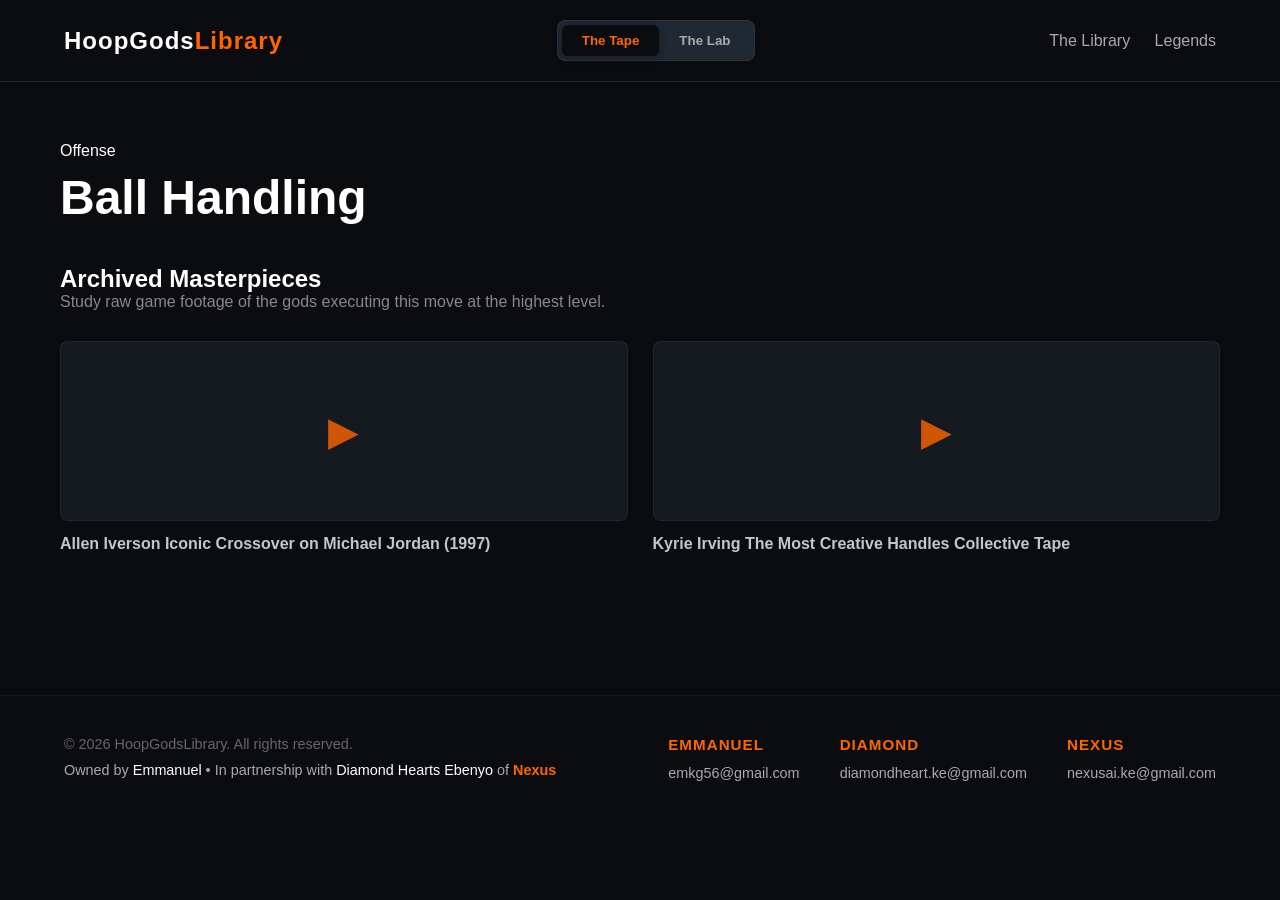
==== html/skill-details.html @ 64f96414 "skills added" ====
<!DOCTYPE html>
<html lang="en">
<head>
    <meta charset="UTF-8">
    <meta name="viewport" content="width=device-width, initial-scale=1.0">
    <title>HoopGodsLibrary | Skill Vault</title>
    <link rel="stylesheet" href="../styles/main-hub.css">
    <link rel="stylesheet" href="../styles/skill-details.css">
</head>
<body>

    <header class="navbar">
        <div class="logo" onclick="window.location.href='main-hub.html'">HoopGods<span>Library</span></div>
        
        <div class="view-switcher">
            <button id="btn-tape" class="switch-btn active" onclick="switchView('tape')">The Tape</button>
            <button id="btn-lab" class="switch-btn" onclick="switchView('lab')">The Lab</button>
        </div>

        <nav>
            <a href="main-hub.html">The Library</a>
            <a href="#">Legends</a>
        </nav>
    </header>

    <main class="vault-container">
        <div class="skill-header-block">
            <span id="skill-category" class="category-badge">Loading...</span>
            <h1 id="skill-title">Loading Skill...</h1>
        </div>

        <section id="view-tape" class="vault-section active">
            <h2>Archived Masterpieces</h2>
            <p class="section-desc">Study raw game footage of the gods executing this move at the highest level.</p>
            <div class="video-grid" id="archive-video-grid"></div>
        </section>

        <section id="view-lab" class="vault-section">
            <h2>The Training Manual</h2>
            <p class="section-desc">Break down the mechanics, footwork, and drills required to add this to your bag.</p>
            <div class="tutorial-steps" id="tutorial-steps-container"></div>
        </section>
    </main>

    <div id="global-player-container" class="hidden-player">
        <button id="close-player-btn" onclick="minimizeOrClosePlayer()">&#8592; Exit</button>
        
        <div class="iframe-wrapper">
            <div id="youtube-iframe-placeholder"></div>
        </div>
    </div>

    <footer class="main-footer">
        <div class="footer-content">
            <div class="footer-credits">
                <p class="copyright">&copy; 2026 HoopGodsLibrary. All rights reserved.</p>
                <p class="partnership">Owned by <strong>Emmanuel</strong> &bull; In partnership with <strong>Diamond Hearts Ebenyo</strong> of <span class="brand-highlight">Nexus</span></p>
            </div>
            <div class="footer-contact-directory">
                <div class="contact-column">
                    <h4>Emmanuel</h4>
                    <a href="mailto:emkg56@gmail.com">emkg56@gmail.com</a>
                </div>
                <div class="contact-column">
                    <h4>Diamond</h4>
                    <a href="mailto:diamondheart.ke@gmail.com">diamondheart.ke@gmail.com</a>
                </div>
                <div class="contact-column">
                    <h4>Nexus</h4>
                    <a href="mailto:nexusai.ke@gmail.com">nexusai.ke@gmail.com</a>
                </div>
            </div>
        </div>
    </footer>

    <script src="https://www.youtube.com/iframe_api"></script>
    <script src="../scripts/skill-details.js"></script>
</body>
</html>
---- styles/main-hub.css ----
* {
    margin: 0;
    padding: 0;
    box-sizing: border-box;
}

body {
    background-color: #0b0c10;
    color: #ffffff;
    font-family: 'Segoe UI', Tahoma, Geneva, Verdana, sans-serif;
}

/* Navbar */
.navbar {
    display: flex;
    justify-content: space-between;
    align-items: center;
    padding: 20px 5%;
    border-bottom: 1px solid rgba(255, 255, 255, 0.1);
}

.logo {
    font-size: 1.5rem;
    font-weight: bold;
    letter-spacing: 1px;
}

.logo span {
    color: #ff6600; /* Basketball Orange */
}

nav a {
    color: #aaaaaa;
    text-decoration: none;
    margin-left: 20px;
    font-weight: 500;
    transition: color 0.3s;
}

nav a:hover, nav a.active {
    color: #ff6600;
}

/* Hero Section */
.hub-container {
    max-width: 1200px;
    margin: 0 auto;
    padding: 40px 20px;
}

.welcome-hero {
    text-align: center;
    margin-bottom: 60px;
}

.welcome-hero h1 {
    font-size: 3rem;
    letter-spacing: 2px;
    margin-bottom: 10px;
    background: linear-gradient(45deg, #ffffff, #ff6600);
    -webkit-background-clip: text;
    -webkit-text-fill-color: transparent;
}

.welcome-hero p {
    color: #888888;
    font-size: 1.2rem;
}

/* Grid Layout */
.skills-grid {
    display: grid;
    grid-template-columns: repeat(auto-fit, minmax(300px, 1fr));
    gap: 25px;
}

.skill-card {
    background: #1f2833;
    padding: 30px;
    border-radius: 12px;
    border: 1px solid rgba(255, 255, 255, 0.05);
    cursor: pointer;
    transition: transform 0.3s, border-color 0.3s;
}

.skill-card:hover {
    transform: translateY(-5px);
    border-color: #ff6600;
}

.skill-card h3 {
    font-size: 1.4rem;
    margin-bottom: 10px;
    color: #ff6600;
}

.skill-card p {
    color: #c5c6c7;
    line-height: 1.5;
}

/* Footer Styles */
.main-footer {
    background-color: #0b0c10;
    border-top: 1px solid rgba(255, 255, 255, 0.05);
    padding: 40px 5%;
    margin-top: 80px;
    font-size: 0.9rem;
}

.footer-content {
    max-width: 1200px;
    margin: 0 auto;
    display: flex;
    justify-content: space-between;
    align-items: flex-start; /* Aligns top items across the flex container */
    flex-wrap: wrap;
    gap: 40px;
}

/* Left Side Alignment */
.footer-credits {
    flex: 1;
    min-width: 280px;
}

.footer-credits .copyright {
    color: #666666;
    margin-bottom: 8px;
}

.footer-credits .partnership {
    color: #aaaaaa;
    line-height: 1.5;
}

.footer-credits strong {
    color: #ffffff;
    font-weight: 500;
}

.brand-highlight {
    color: #ff6600;
    font-weight: bold;
}

/* Right Side: Contact Directory Alignment */
.footer-contact-directory {
    display: flex;
    gap: 40px;
    flex-wrap: wrap;
}

.contact-column {
    display: flex;
    flex-direction: column;
    align-items: flex-start; /* Align all text within column neatly to the left */
}

.contact-column h4 {
    color: #ff6600;
    font-size: 0.95rem;
    margin-bottom: 12px;
    text-transform: uppercase;
    letter-spacing: 1px;
}

.contact-column a {
    color: #aaaaaa;
    text-decoration: none;
    margin-bottom: 6px;
    transition: color 0.2s ease;
}

.contact-column a:hover {
    color: #ffffff;
}

/* Responsive adjustment for mobile screens */
@media (max-width: 768px) {
    .footer-content {
        flex-direction: column;
        align-items: center;
        text-align: center;
    }
    
    .footer-contact-directory {
        justify-content: center;
        width: 100%;
        gap: 30px;
    }
    
    .contact-column {
        align-items: center; /* Center text layouts on mobile views */
    }
}
---- styles/skill-details.css ----
/* Layout Alignment */
.vault-container {
    max-width: 1200px;
    margin: 0 auto;
    padding: 60px 20px;
}

.skill-header-block {
    margin-bottom: 40px;
}

.skill-header-block h1 {
    font-size: 3rem;
    margin-top: 10px;
}

.section-desc {
    color: #888888;
    margin-bottom: 30px;
}

/* View Switcher Controls in Header */
.view-switcher {
    display: flex;
    background: #1f2833;
    padding: 4px;
    border-radius: 8px;
    border: 1px solid rgba(255, 255, 255, 0.05);
}

.switch-btn {
    background: transparent;
    border: none;
    color: #aaaaaa;
    padding: 8px 20px;
    font-weight: 600;
    cursor: pointer;
    border-radius: 6px;
    transition: all 0.2s ease;
}

.switch-btn:hover {
    color: #ffffff;
}

.switch-btn.active {
    background: #0b0c10;
    color: #ff6600;
    box-shadow: 0 2px 10px rgba(0,0,0,0.3);
}

/* Section Toggle Visibility Rules */
.vault-section {
    display: none;
}

.vault-section.active {
    display: block;
    animation: simpleFade 0.4s ease-in-out;
}

/* Video Grid Asset Styles */
.video-grid {
    display: grid;
    grid-template-columns: repeat(auto-fit, minmax(280px, 1fr));
    gap: 25px;
}

.video-card h4 {
    margin-top: 12px;
    color: #c5c6c7;
    line-height: 1.4;
}

.video-thumbnail-mock {
    background: #151a21;
    height: 180px;
    border-radius: 8px;
    display: flex;
    justify-content: center;
    align-items: center;
    border: 1px solid rgba(255, 255, 255, 0.05);
    cursor: pointer;
    transition: transform 0.2s ease;
}

.video-thumbnail-mock:hover {
    transform: scale(1.02);
    border-color: rgba(255, 102, 0, 0.4);
}

.play-icon {
    font-size: 2.5rem;
    color: #ff6600;
    opacity: 0.8;
}

/* Tutorial Layout Styles */
.tutorial-steps {
    display: flex;
    flex-direction: column;
    gap: 20px;
}

.lab-step-card {
    background: #1f2833;
    padding: 25px;
    border-radius: 8px;
    border-left: 4px solid #ff6600;
}

@keyframes simpleFade {
    from { opacity: 0; transform: translateY(5px); }
    to { opacity: 1; transform: translateY(0); }
}

/* ==========================================================================
   GLOBAL INTEGRATED MEDIA STAGE
   ========================================================================== */

#global-player-container {
    position: fixed;
    z-index: 9999;
    background: #000000;
    box-shadow: 0 10px 50px rgba(0,0,0,0.8);
    transition: all 0.4s cubic-bezier(0.25, 1, 0.5, 1);
    display: flex;
    flex-direction: column;
}

.iframe-wrapper {
    width: 100%;
    height: 100%;
    flex-grow: 1;
}

/* STATE 1: COMPLETELY HIDDEN */
.hidden-player {
    display: none !important;
}

/* STATE 2: LOUD ABSOLUTE FULLSCREEN MODE */
.fullscreen-mode {
    top: 0;
    left: 0;
    width: 100vw;
    height: 100vh;
}

/* STATE 3: YOUR REQUESTED MINIMIZED FLOATING CORNER VIEW */
.minimized-mode {
    bottom: 20px;
    right: 20px;
    width: 340px;
    height: 200px;
    border-radius: 8px;
    border: 2px solid #ff6600;
    overflow: hidden;
}

/* BACK ARROW CONTROL STYLING */
#close-player-btn {
    position: absolute;
    top: 15px;
    left: 15px;
    z-index: 10000;
    background: rgba(11, 12, 16, 0.85);
    color: #ffffff;
    border: 1px solid #ff6600;
    padding: 8px 16px;
    border-radius: 4px;
    cursor: pointer;
    font-weight: bold;
    transition: background 0.2s;
}

#close-player-btn:hover {
    background: #ff6600;
}

/* Adjust back action text placement slightly when inside tiny thumbnail box */
.minimized-mode #close-player-btn {
    top: 5px;
    left: 5px;
    font-size: 0.75rem;
    padding: 4px 8px;
}
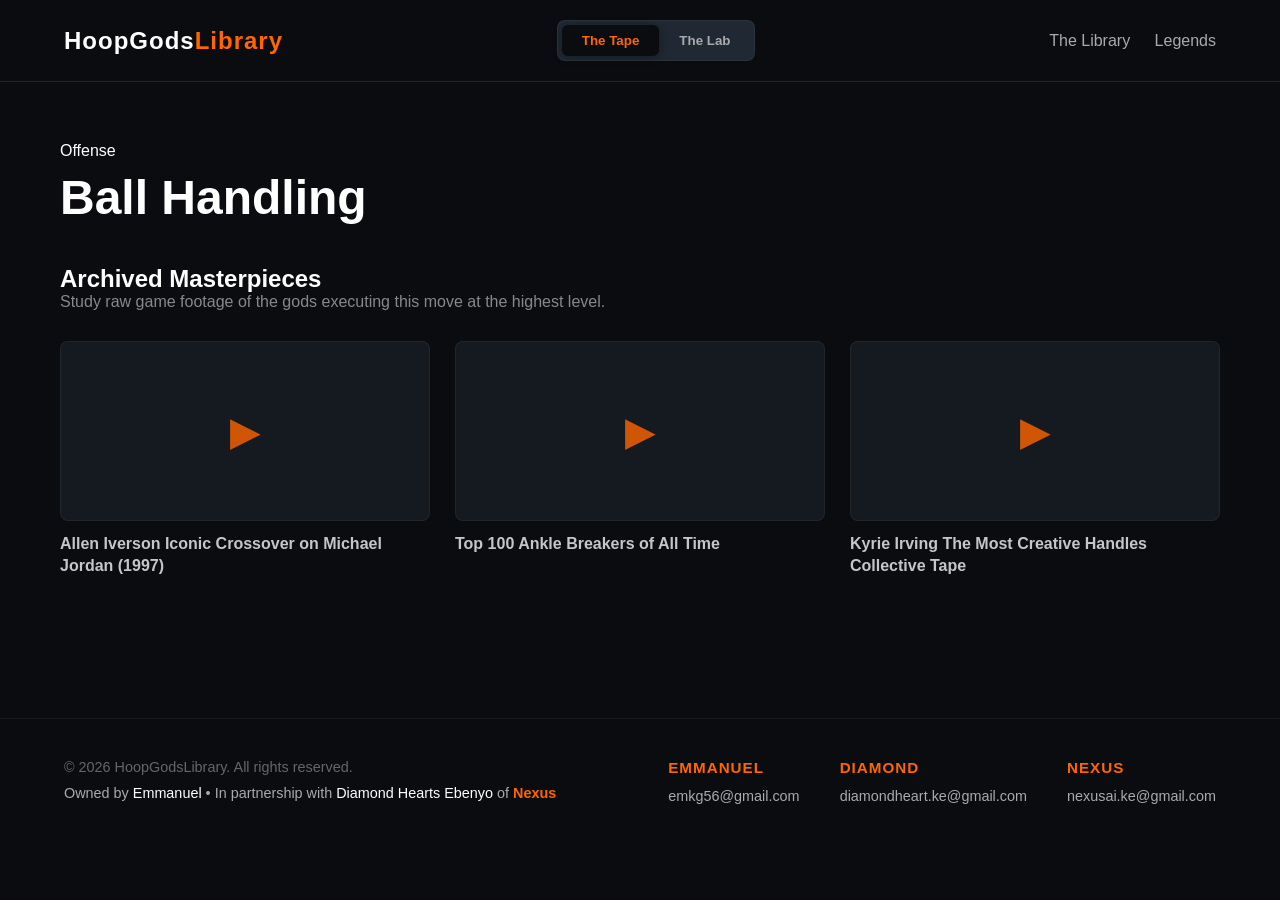
==== commit a20f1654: "Strict video playing" ====
--- a/html/skill-details.html
+++ b/html/skill-details.html
@@ -2,7 +2,7 @@
 <html lang="en">
 <head>
     <meta charset="UTF-8">
-    <meta name="viewport" content="width=device-width, initial-scale=1.0">
+    <meta name="referrer" content="strict-origin-when-cross-origin">
     <title>HoopGodsLibrary | Skill Vault</title>
     <link rel="stylesheet" href="../styles/main-hub.css">
     <link rel="stylesheet" href="../styles/skill-details.css">
